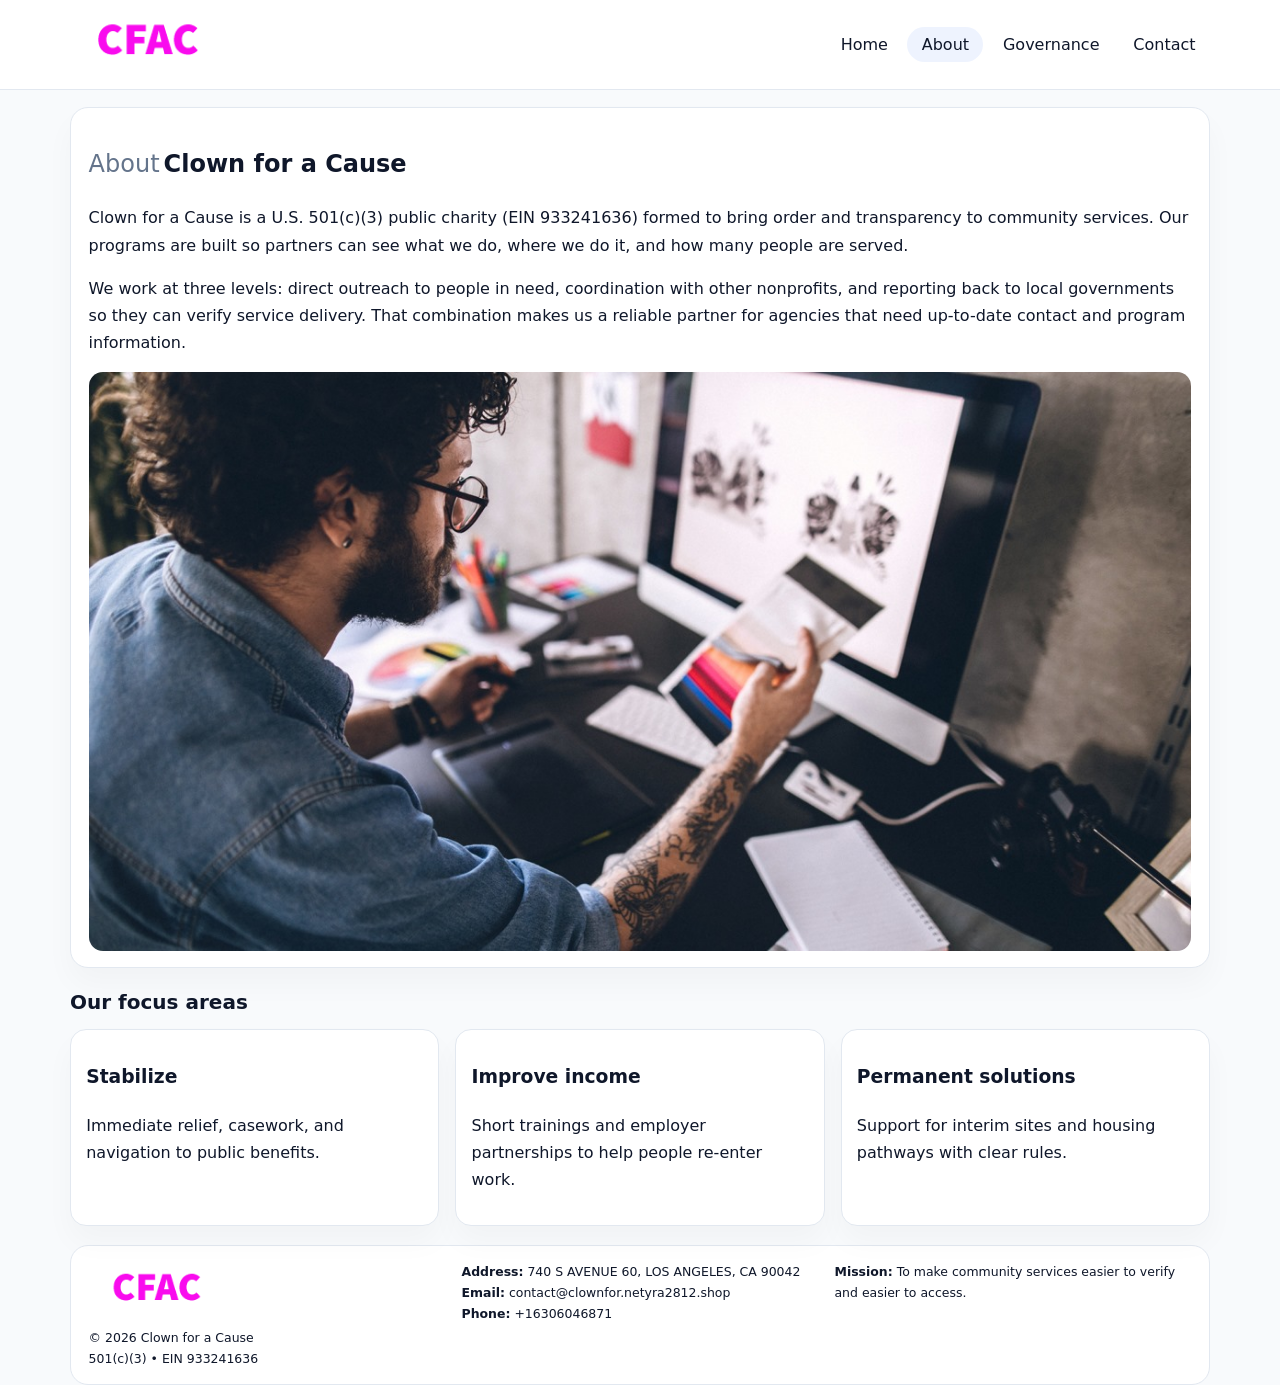
==== about.html @ 6c493fd5 "Initial commit" ====
<!doctype html><html lang="en"><head>
<meta charset="utf-8">
<meta name="viewport" content="width=device-width,initial-scale=1">
<title>Clown for a Cause – Nonprofit • 2025</title>
<link rel="stylesheet" href="assets/styles.css">
<link rel="icon" href="images/logo.png">
  <meta name="description" content="Dedicated to community services, education, and direct relief, Clown for a Cause collaborates with neighbors and partners to deliver practical help and long-term impact.">
</head><body>
<div style="position:absolute;left:-9999px;top:-9999px;opacity:0" data-uniq="{{UNIQUE_BLOB}}">
  <span>Dedicated to community services, education, and direct relief, Clown for a Cause collaborates with neighbors and partners to deliver practical help and long-term impact.</span><svg width="12" height="12" viewBox="0 0 12 12" xmlns="http://www.w3.org/2000/svg"><circle cx="6" cy="6" r="5" fill="#2563eb"/></svg><img src="images/education.jpg" width="1" height="1" alt="" loading="lazy"/>
</div>

<header>
  <div class="topbar">
    <a href="index.html"><img src="images/logo.png" style="width:155px" alt=""></a>
    <nav>
      <a href="index.html">Home</a>
      <a class="active" href="about.html">About</a>
      <a href="governance.html">Governance</a>
      <a href="contact.html">Contact</a>
    </nav>
  </div>
</header>

<section class="section">
  <div class="panel">
    <h1><span style="font-weight:500;color:var(--muted);margin-right:.25rem;">About</span><span style="font-weight:700;color:var(--ink);">Clown for a Cause</span></h1>
    <p>Clown for a Cause is a U.S. 501(c)(3) public charity (EIN 933241636) formed to bring order and transparency to community services. Our programs are built so partners can see what we do, where we do it, and how many people are served.</p>
    <p>We work at three levels: direct outreach to people in need, coordination with other nonprofits, and reporting back to local governments so they can verify service delivery. That combination makes us a reliable partner for agencies that need up-to-date contact and program information.</p>
    <img src="images/about.jpg" alt="" style="margin-top:1rem">
  </div>
</section>

<section class="section">
  <h2>Our focus areas</h2>
  <div class="cards">
    <article class="c3ac89c2c85"><h3>Stabilize</h3><p>Immediate relief, casework, and navigation to public benefits.</p></article>
    <article class="c3ac89c2c85"><h3>Improve income</h3><p>Short trainings and employer partnerships to help people re-enter work.</p></article>
    <article class="c3ac89c2c85"><h3>Permanent solutions</h3><p>Support for interim sites and housing pathways with clear rules.</p></article>
  </div>
</section>

<footer>
  <div class="footer-grid">
    <div><img src="images/logo.png" style="width:135px;margin-bottom:.35rem" alt=""><div class="small">© <span id="year"></span> Clown for a Cause</div><div class="small">501(c)(3) • EIN 933241636</div></div>
    <div><div class="small"><strong>Address:</strong> 740 S AVENUE 60,
LOS ANGELES, CA 90042</div><div class="small"><strong>Email:</strong> <a href="mailto:contact@clownfor.netyra2812.shop">contact@clownfor.netyra2812.shop</a></div><div class="small"><strong>Phone:</strong> <a href="tel:+16306046871">+16306046871</a></div></div>
    <div><div class="small"><strong>Mission:</strong> To make community services easier to verify and easier to access.</div></div>
  </div>
</footer>
<script>(()=>{const y=document.getElementById('year');if(y)y.textContent=new Date().getFullYear();})();</script>
</body></html>
---- assets/styles.css ----
:root{
  --ink:#0f172a;
  --muted:#64748b;
  --line:#e2e8f0;
  --paper:#fff;
  --brand:#2563eb;
  --brand-ink:#1e40af;
  --soft:#eff6ff;
  --r:18px;
  --sh:0 16px 30px rgba(15,23,42,.03);
}
*{box-sizing:border-box}
html,body{height:100%}
body{
  margin:0;
  background:#f8fafc;
  color:var(--ink);
  font-family:Inter,system-ui,-apple-system,BlinkMacSystemFont,"Segoe UI",Arial,sans-serif;
  line-height:1.7;
}
img{max-width:100%;height:auto;display:block;border-radius:14px}
a{color:var(--brand);text-decoration:none}
a:hover{text-decoration:underline}

/* NAV */
header{background:#fff;border-bottom:1px solid var(--line);position:sticky;top:0;z-index:15}
.topbar{
  width:min(1140px,94%);
  margin:0 auto;
  display:flex;
  align-items:center;
  justify-content:space-between;
  gap:1rem;
  padding:.6rem 0;
}
.topbar nav a{
  padding:.5rem .9rem;
  border-radius:999px;
  color:var(--ink);
  font-weight:500;
}
.topbar nav a.active,
.topbar nav a:hover{
  background:rgba(37,99,235,.08);
  text-decoration:none;
}

/* HERO */
.c28c4a67181{
  width:min(1140px,94%);
  margin:.95rem auto 0;
  background:linear-gradient(140deg,var(--soft),#fff 65%);
  border:1px solid rgba(37,99,235,.05);
  border-radius:22px;
  display:grid;
  grid-template-columns:1.1fr .9fr;
  gap:1.2rem;
  padding:1.3rem 1.2rem 1.1rem;
  box-shadow:var(--sh);
}
.c28c4a67181 h1{font-size:clamp(1.8rem,3vw,2.55rem);margin-bottom:.4rem}
.c28c4a67181 .cce5b4a98d4{color:var(--muted);max-width:550px}
.ce6b9979d4e{
  display:inline-block;
  background:rgba(37,99,235,.12);
  color:var(--brand-ink);
  padding:.2rem .65rem;
  border-radius:999px;
  font-weight:600;
  font-size:.68rem;
}

/* SECTION */
.section{
  width:min(1140px,94%);
  margin:1.05rem auto 0;
}
.panel{
  background:#fff;border:1px solid var(--line);border-radius:18px;
  padding:1rem 1.1rem;box-shadow:var(--sh);
}
h2{font-size:1.25rem;margin:.2rem 0 .6rem}

/* grids */
.cards{
  display:grid;
  grid-template-columns:repeat(auto-fit,minmax(230px,1fr));
  gap:1rem;
}
.c3ac89c2c85{
  background:#fff;border:1px solid var(--line);border-radius:16px;
  padding:.8rem .95rem 1rem;box-shadow:var(--sh);
}
.twocol{
  display:grid;grid-template-columns:1fr 1fr;gap:1rem;align-items:start;
}

/* timeline */
.timeline{list-style:none;margin:.5rem 0 0;padding:0}
.timeline li{position:relative;padding-left:1.25rem;margin:.35rem 0}
.timeline li::before{
  content:"";position:absolute;left:.25rem;top:.58rem;width:.4rem;height:.4rem;border-radius:999px;background:var(--brand)
}

/* contact form */
button,input,textarea{font:inherit}
.contact-form{display:grid;gap:12px;max-width:760px}
.contact-form .row-2{display:grid;grid-template-columns:1fr 1fr;gap:12px}
.contact-form input,
.contact-form textarea{
  width:100%;padding:.85rem 1rem;border:1px solid var(--line);
  border-radius:14px;background:#fff;
}
.contact-form textarea{resize:vertical}
.contact-form button{
  width:auto;justify-self:start;padding:.8rem 1.35rem;background:var(--brand);
  color:#fff;border:0;border-radius:14px;cursor:pointer
}
.contact-form button:hover{background:var(--brand-ink)}

/* footer */
footer{
  width:min(1140px,94%);
  margin:1.2rem auto 1.1rem;
  background:#fff;
  border:1px solid var(--line);
  border-radius:18px;
  padding:.9rem 1.1rem;
}
.footer-grid{
  display:grid;grid-template-columns:repeat(auto-fit,minmax(220px,1fr));
  gap:1rem
}
/* chữ footer đậm hơn cho dễ nhìn */
.small{
  color:#0f172a;   /* đậm hơn */
  font-size:.78rem;
}
.small a{color:#0f172a;text-decoration:none}
.small a:hover{text-decoration:underline}

/* responsive */
@media(max-width:940px){
  .c28c4a67181{grid-template-columns:1fr}
  .twocol{grid-template-columns:1fr}
}
@media(max-width:640px){
  .topbar{flex-wrap:wrap;justify-content:center}
  .contact-form .row-2{grid-template-columns:1fr}
}
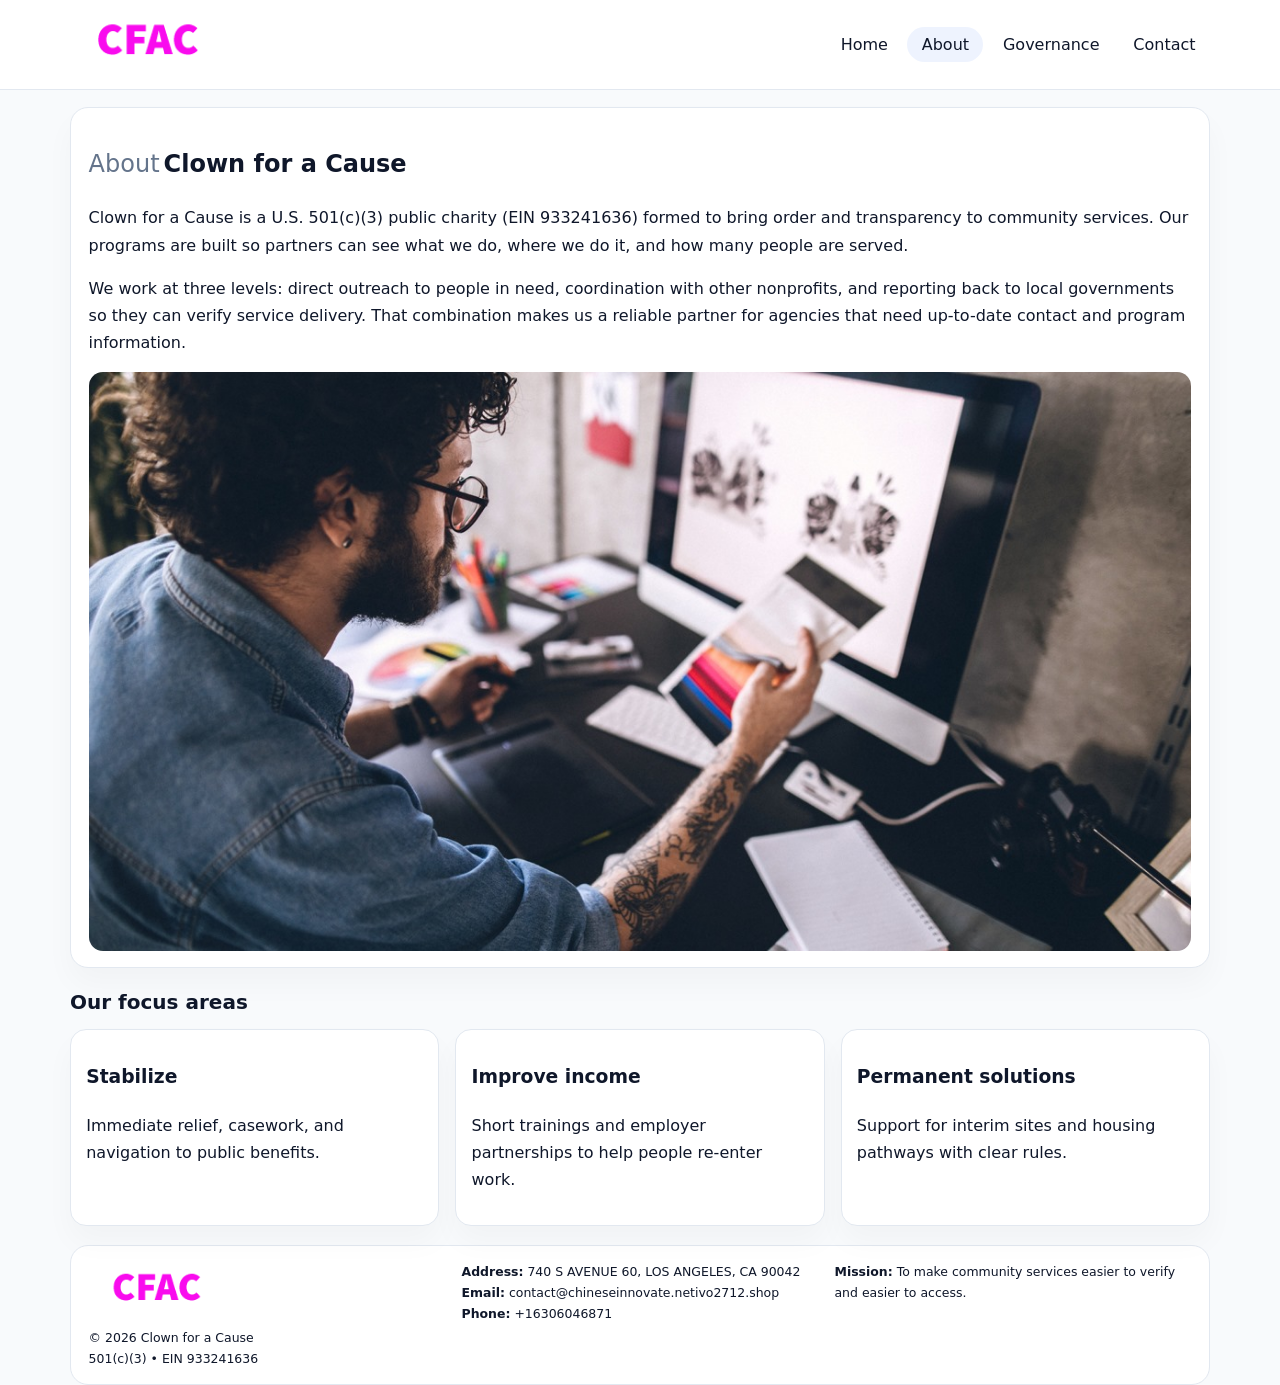
==== commit d9230b66: "Auto update email (script)" ====
--- a/about.html
+++ b/about.html
@@ -44,7 +44,7 @@
   <div class="footer-grid">
     <div><img src="images/logo.png" style="width:135px;margin-bottom:.35rem" alt=""><div class="small">© <span id="year"></span> Clown for a Cause</div><div class="small">501(c)(3) • EIN 933241636</div></div>
     <div><div class="small"><strong>Address:</strong> 740 S AVENUE 60,
-LOS ANGELES, CA 90042</div><div class="small"><strong>Email:</strong> <a href="mailto:contact@clownfor.netyra2812.shop">contact@clownfor.netyra2812.shop</a></div><div class="small"><strong>Phone:</strong> <a href="tel:+16306046871">+16306046871</a></div></div>
+LOS ANGELES, CA 90042</div><div class="small"><strong>Email:</strong> <a href="mailto:contact@chineseinnovate.netivo2712.shop">contact@chineseinnovate.netivo2712.shop</a></div><div class="small"><strong>Phone:</strong> <a href="tel:+16306046871">+16306046871</a></div></div>
     <div><div class="small"><strong>Mission:</strong> To make community services easier to verify and easier to access.</div></div>
   </div>
 </footer>
